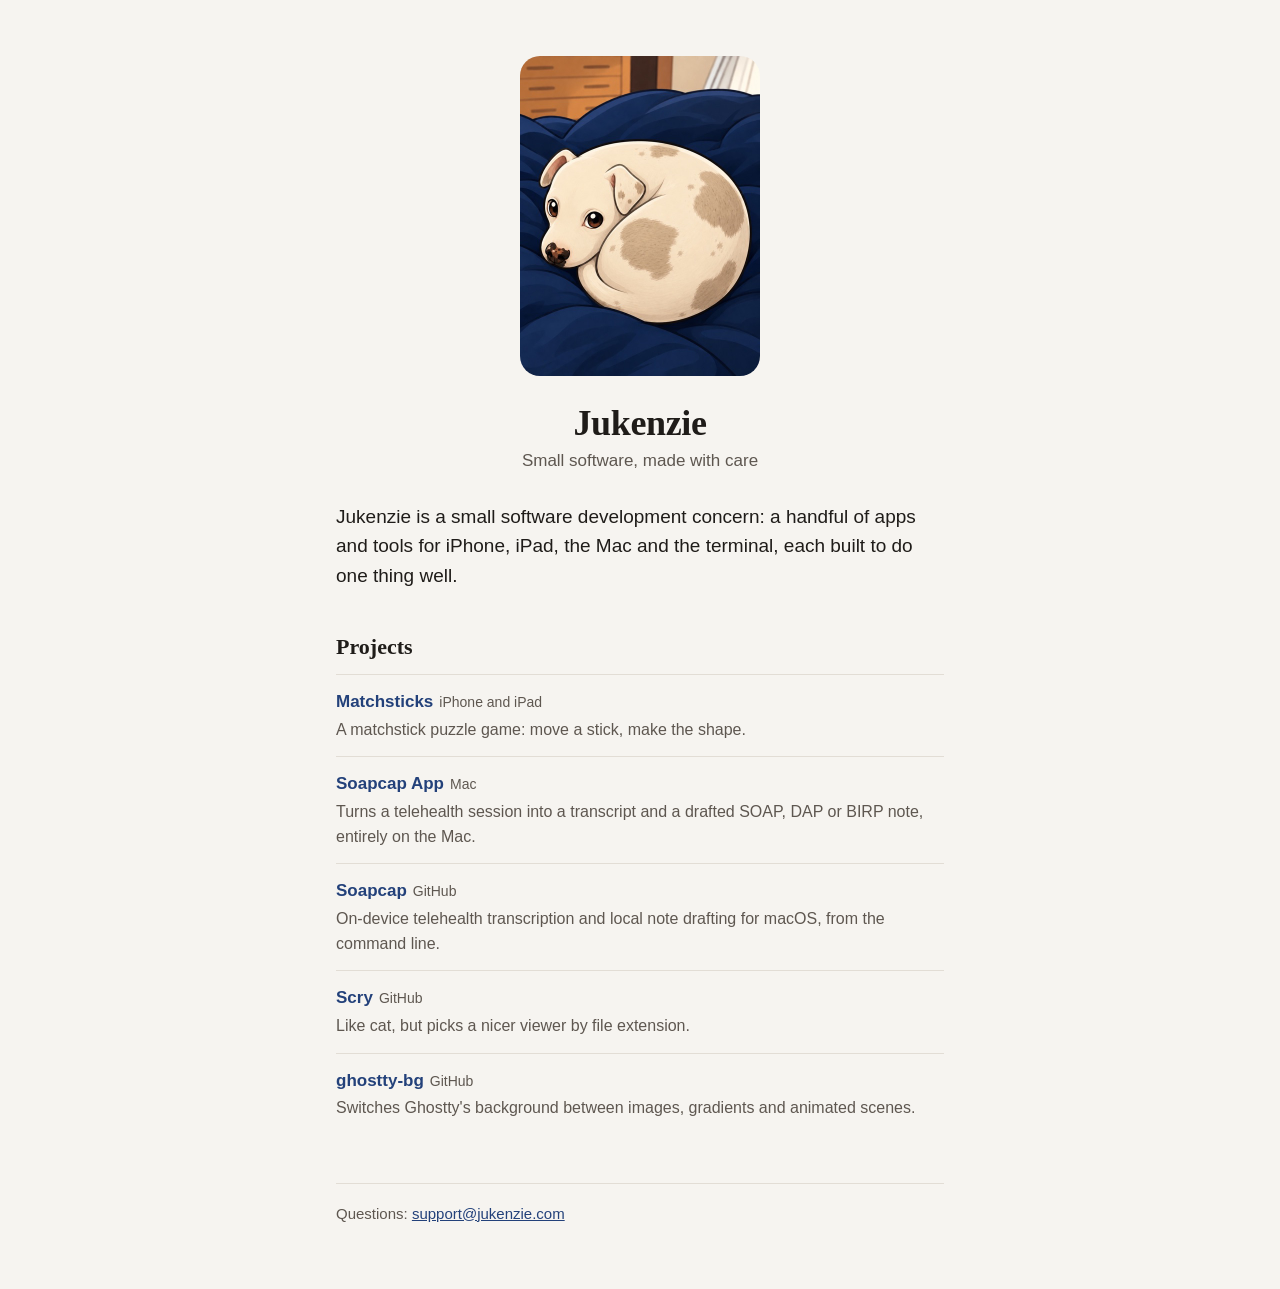
==== index.html @ c1c96a81 "The Jukenzie site: home, Soapcap and Matchsticks pages The home page introduces Jukenzie and links t" ====
<!doctype html>
<html lang="en">
<head>
<meta charset="utf-8">
<meta name="viewport" content="width=device-width, initial-scale=1">
<title>Jukenzie</title>
<meta name="description" content="Jukenzie is a small software development concern. Its current public projects: Matchsticks, Soapcap, Scry and ghostty-bg.">
<link rel="stylesheet" href="style.css">
</head>
<body class="home">
<main>
  <img class="portrait" src="jukenzie.jpg" width="480" height="640"
       alt="Jukenzie, a white dog with tan patches, curled up on a blue blanket">
  <h1>Jukenzie</h1>
  <p class="tagline">Small software, made with care</p>

  <p class="lead">Jukenzie is a small software development concern: a handful of apps and tools for iPhone, iPad, the Mac and the terminal, each built to do one thing well.</p>

  <h2>Projects</h2>
  <ul class="projects">
    <li>
      <a href="matchsticks/">Matchsticks</a><span class="where">iPhone and iPad</span>
      <p>A matchstick puzzle game: move a stick, make the shape.</p>
    </li>
    <li>
      <a href="soapcap/">Soapcap App</a><span class="where">Mac</span>
      <p>Turns a telehealth session into a transcript and a drafted SOAP, DAP or BIRP note, entirely on the Mac.</p>
    </li>
    <li>
      <a href="https://github.com/pglockner/soapcap">Soapcap</a><span class="where">GitHub</span>
      <p>On-device telehealth transcription and local note drafting for macOS, from the command line.</p>
    </li>
    <li>
      <a href="https://github.com/pglockner/scry">Scry</a><span class="where">GitHub</span>
      <p>Like cat, but picks a nicer viewer by file extension.</p>
    </li>
    <li>
      <a href="https://github.com/pglockner/ghostty-bg">ghostty-bg</a><span class="where">GitHub</span>
      <p>Switches Ghostty's background between images, gradients and animated scenes.</p>
    </li>
  </ul>

  <footer>
    Questions: <a href="mailto:support@jukenzie.com">support@jukenzie.com</a>
  </footer>
</main>
</body>
</html>
---- style.css ----
/* The home page and the Matchsticks pages. (Soapcap's page keeps its own.) */
:root {
  --bg: #f6f4f0;
  --text: #1f1c19;
  --muted: #5e5750;
  --line: #e2ddd5;
  --card: #ffffff;
  --accent: #23417a;
  --serif: "New York", ui-serif, Georgia, serif;
}
@media (prefers-color-scheme: dark) {
  :root {
    --bg: #15161c;
    --text: #ece9e3;
    --muted: #a7a29a;
    --line: #2b2d36;
    --card: #1d1f27;
    --accent: #8fb0ee;
  }
}
/* Matchsticks: the app's dark room, warm off-white text, the ember accent. */
.matchsticks {
  --bg: #1d1b19;
  --text: #ede8de;
  --muted: #a39c90;
  --line: #34302b;
  --card: #262320;
  --accent: #f08a5d;
  color-scheme: dark;
}

* { box-sizing: border-box; }
body {
  margin: 0;
  background: var(--bg);
  color: var(--text);
  font: 17px/1.55 -apple-system, BlinkMacSystemFont, "Helvetica Neue", sans-serif;
}
main { max-width: 640px; margin: 0 auto; padding: 56px 16px 64px; }
h1, h2 { font-family: var(--serif); font-weight: 600; }
h1 { font-size: 36px; line-height: 1.1; margin: 0; letter-spacing: -0.01em; }
h2 { font-size: 22px; margin: 40px 0 10px; }
p { margin: 0 0 14px; }
a { color: var(--accent); }
a:focus-visible { outline: 3px solid var(--accent); outline-offset: 3px; }
ul { padding-left: 1.3em; margin: 0 0 14px; }
code { font-size: 0.92em; white-space: nowrap; }
li { margin: 6px 0; }

header { display: flex; align-items: center; gap: 18px; }
header img { width: 76px; height: 76px; border-radius: 17px; }
.tagline { margin: 4px 0 0; color: var(--muted); }
.lead { font-size: 19px; margin: 28px 0 24px; }
.fine { color: var(--muted); font-size: 15px; }

/* home */
.portrait {
  display: block;
  width: 240px;
  max-width: 70%;
  height: auto;
  margin: 0 auto 28px;
  border-radius: 20px;
}
.home h1 { text-align: center; }
.home .tagline { text-align: center; }
.projects { list-style: none; padding: 0; margin: 0; }
.projects li {
  margin: 0;
  padding: 14px 0;
  border-top: 1px solid var(--line);
}
.projects a { font-weight: 600; text-decoration: none; }
.projects a:hover { text-decoration: underline; }
.projects .where { color: var(--muted); font-size: 14px; margin-left: 6px; }
.projects p { margin: 2px 0 0; color: var(--muted); font-size: 16px; }

footer { margin-top: 48px; padding-top: 18px; border-top: 1px solid var(--line); color: var(--muted); font-size: 15px; }
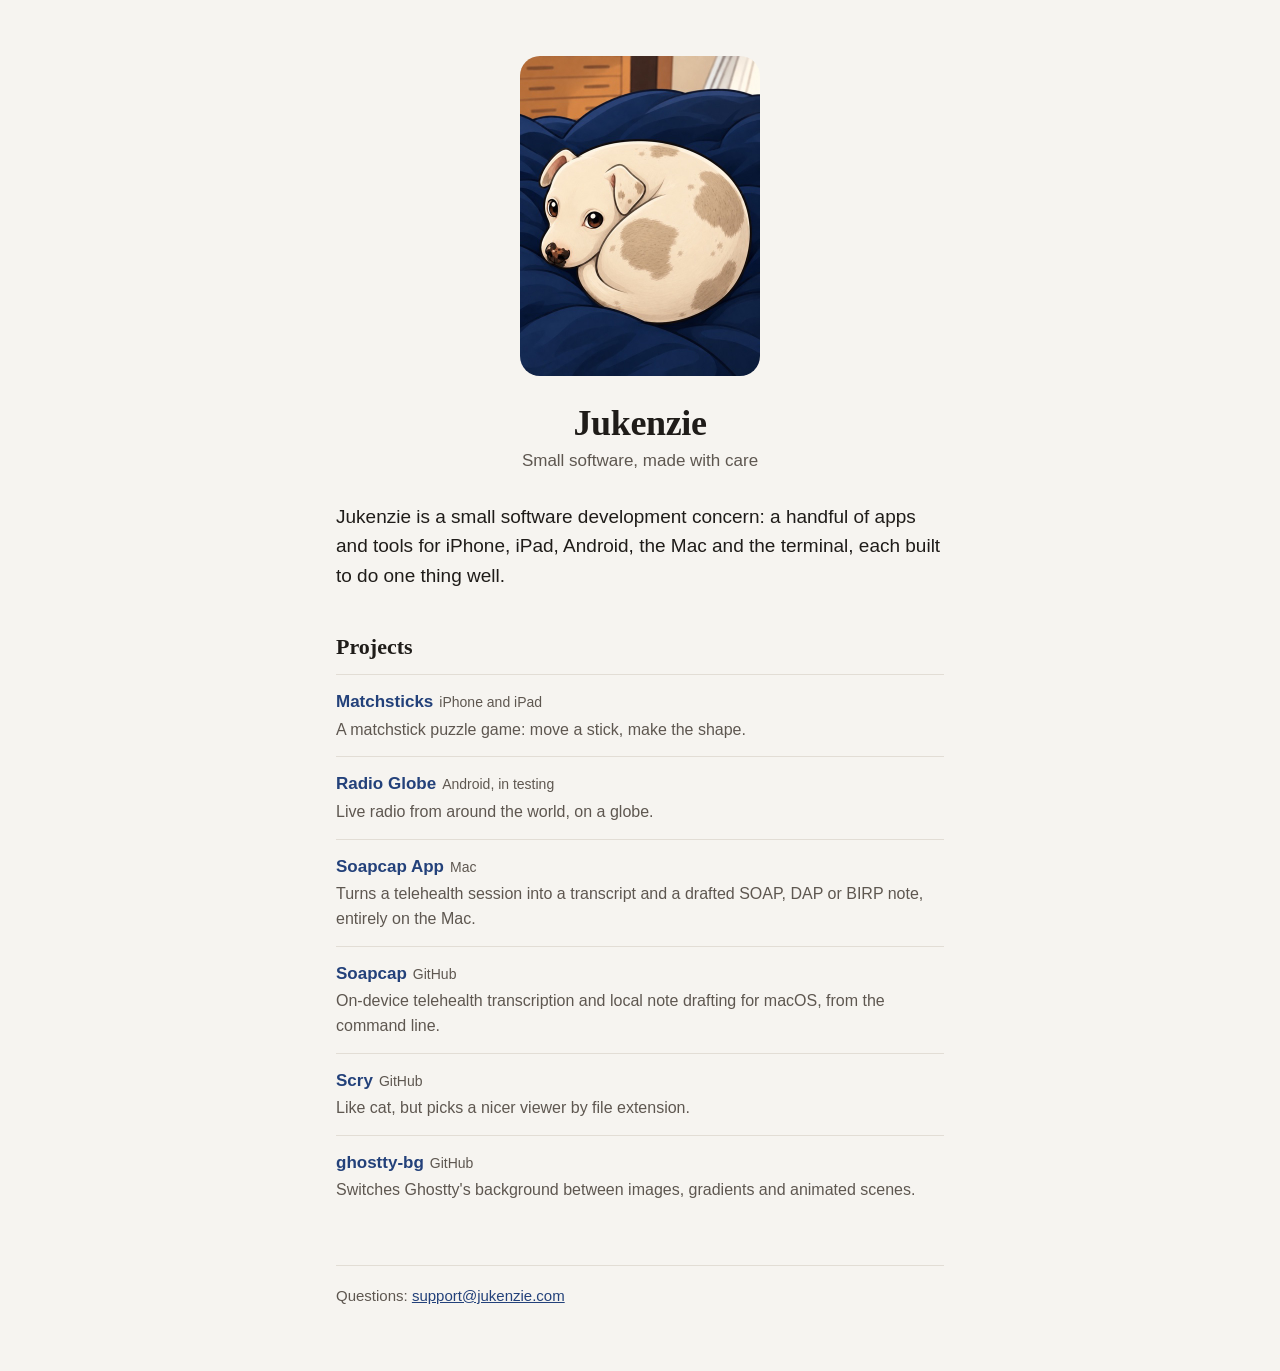
==== commit 060a1d06: "Radio Globe: a page for Android testers, with the Download button following the releases repo" ====
--- a/index.html
+++ b/index.html
@@ -4,7 +4,7 @@
 <meta charset="utf-8">
 <meta name="viewport" content="width=device-width, initial-scale=1">
 <title>Jukenzie</title>
-<meta name="description" content="Jukenzie is a small software development concern. Its current public projects: Matchsticks, Soapcap, Scry and ghostty-bg.">
+<meta name="description" content="Jukenzie is a small software development concern. Its current public projects: Matchsticks, Radio Globe, Soapcap, Scry and ghostty-bg.">
 <link rel="stylesheet" href="style.css">
 </head>
 <body class="home">
@@ -14,13 +14,17 @@
   <h1>Jukenzie</h1>
   <p class="tagline">Small software, made with care</p>
 
-  <p class="lead">Jukenzie is a small software development concern: a handful of apps and tools for iPhone, iPad, the Mac and the terminal, each built to do one thing well.</p>
+  <p class="lead">Jukenzie is a small software development concern: a handful of apps and tools for iPhone, iPad, Android, the Mac and the terminal, each built to do one thing well.</p>
 
   <h2>Projects</h2>
   <ul class="projects">
     <li>
       <a href="matchsticks/">Matchsticks</a><span class="where">iPhone and iPad</span>
       <p>A matchstick puzzle game: move a stick, make the shape.</p>
+    </li>
+    <li>
+      <a href="radio-globe/">Radio Globe</a><span class="where">Android, in testing</span>
+      <p>Live radio from around the world, on a globe.</p>
     </li>
     <li>
       <a href="soapcap/">Soapcap App</a><span class="where">Mac</span>
--- a/style.css
+++ b/style.css
@@ -1,4 +1,4 @@
-/* The home page and the Matchsticks pages. (Soapcap's page keeps its own.) */
+/* The home page and the Matchsticks and Radio Globe pages. (Soapcap's page keeps its own.) */
 :root {
   --bg: #f6f4f0;
   --text: #1f1c19;
@@ -27,6 +27,25 @@
   --card: #262320;
   --accent: #f08a5d;
   color-scheme: dark;
+}
+/* Radio Globe: the app's own day and night palettes, amber for sound. */
+.radio-globe {
+  --bg: #eef2f7;
+  --text: #15202e;
+  --muted: #5a6a7e;
+  --line: #d3dce8;
+  --card: #ffffff;
+  --accent: #b45f03;
+}
+@media (prefers-color-scheme: dark) {
+  .radio-globe {
+    --bg: #070b14;
+    --text: #e8edf5;
+    --muted: #8d9ab0;
+    --line: #1e2a3d;
+    --card: #0e1524;
+    --accent: #ffb547;
+  }
 }
 
 * { box-sizing: border-box; }
@@ -75,4 +94,15 @@
 .projects .where { color: var(--muted); font-size: 14px; margin-left: 6px; }
 .projects p { margin: 2px 0 0; color: var(--muted); font-size: 16px; }
 
+.download {
+  display: inline-block;
+  padding: 12px 22px;
+  background: var(--accent);
+  color: var(--bg);
+  border-radius: 12px;
+  font-weight: 600;
+  text-decoration: none;
+}
+.download:hover { filter: brightness(1.08); }
+
 footer { margin-top: 48px; padding-top: 18px; border-top: 1px solid var(--line); color: var(--muted); font-size: 15px; }
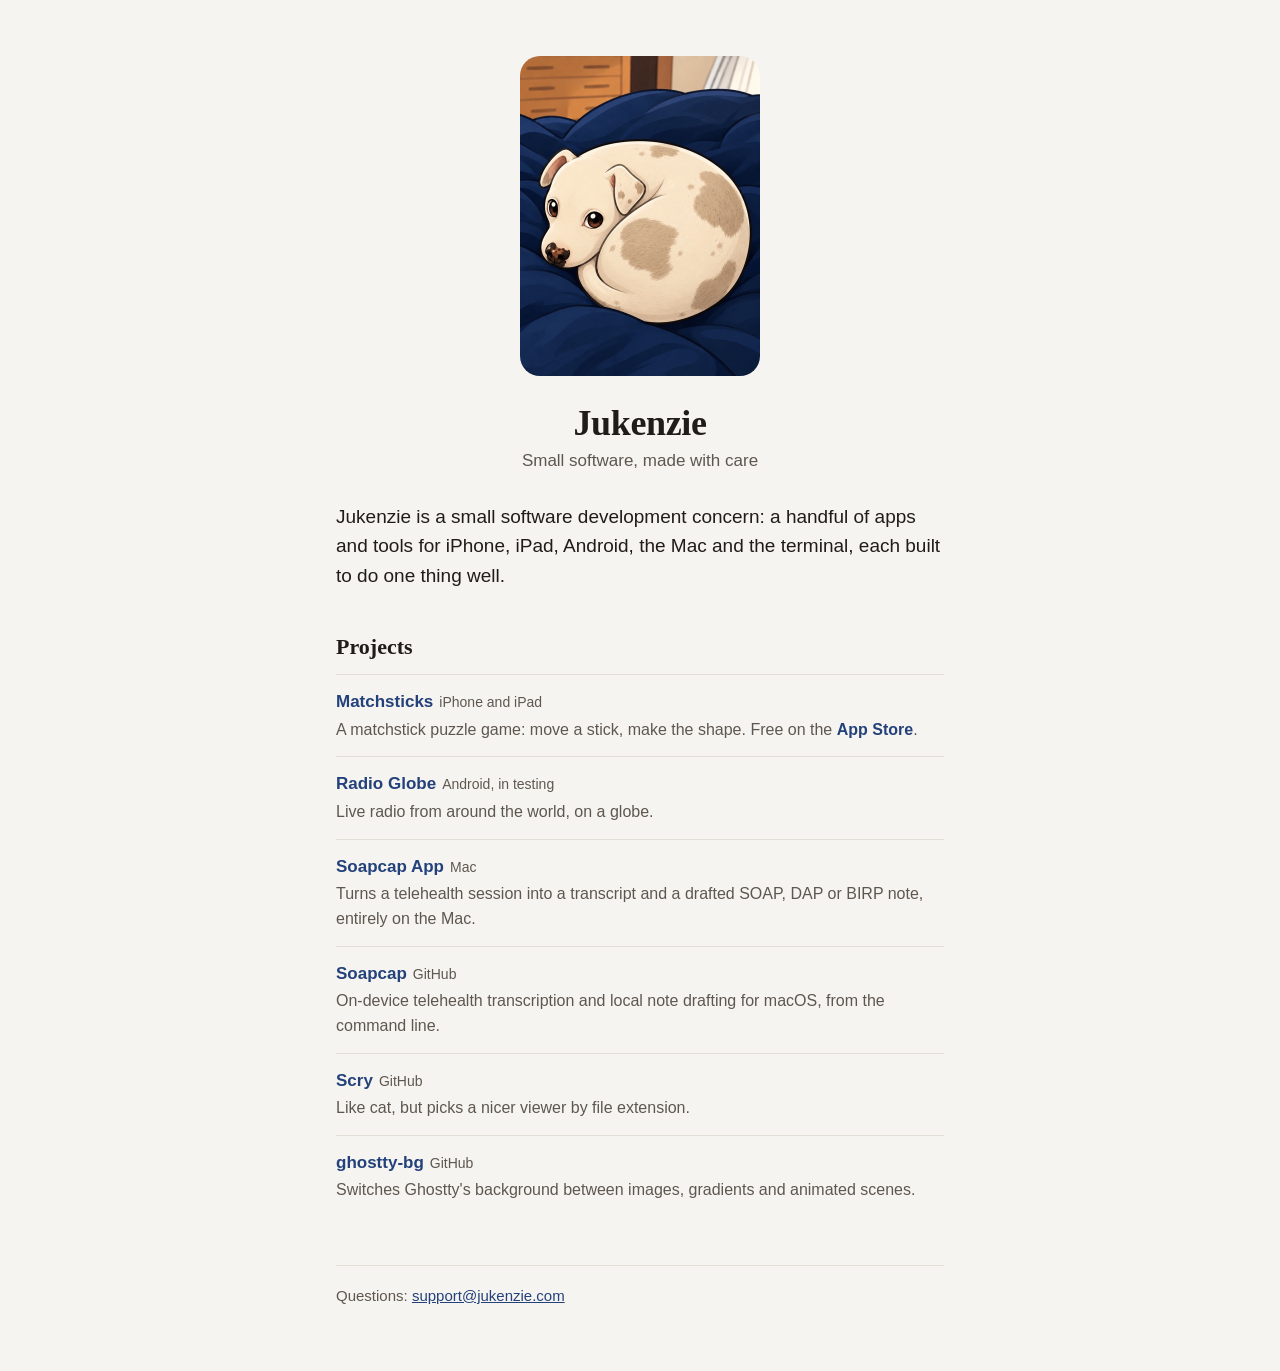
==== commit a70b8c5d: "Matchsticks is on the App Store: link it from its page and the home page Co-Authored-By: Claude Opus" ====
--- a/index.html
+++ b/index.html
@@ -20,7 +20,7 @@
   <ul class="projects">
     <li>
       <a href="matchsticks/">Matchsticks</a><span class="where">iPhone and iPad</span>
-      <p>A matchstick puzzle game: move a stick, make the shape.</p>
+      <p>A matchstick puzzle game: move a stick, make the shape. Free on the <a href="https://apps.apple.com/app/id6821183005">App Store</a>.</p>
     </li>
     <li>
       <a href="radio-globe/">Radio Globe</a><span class="where">Android, in testing</span>
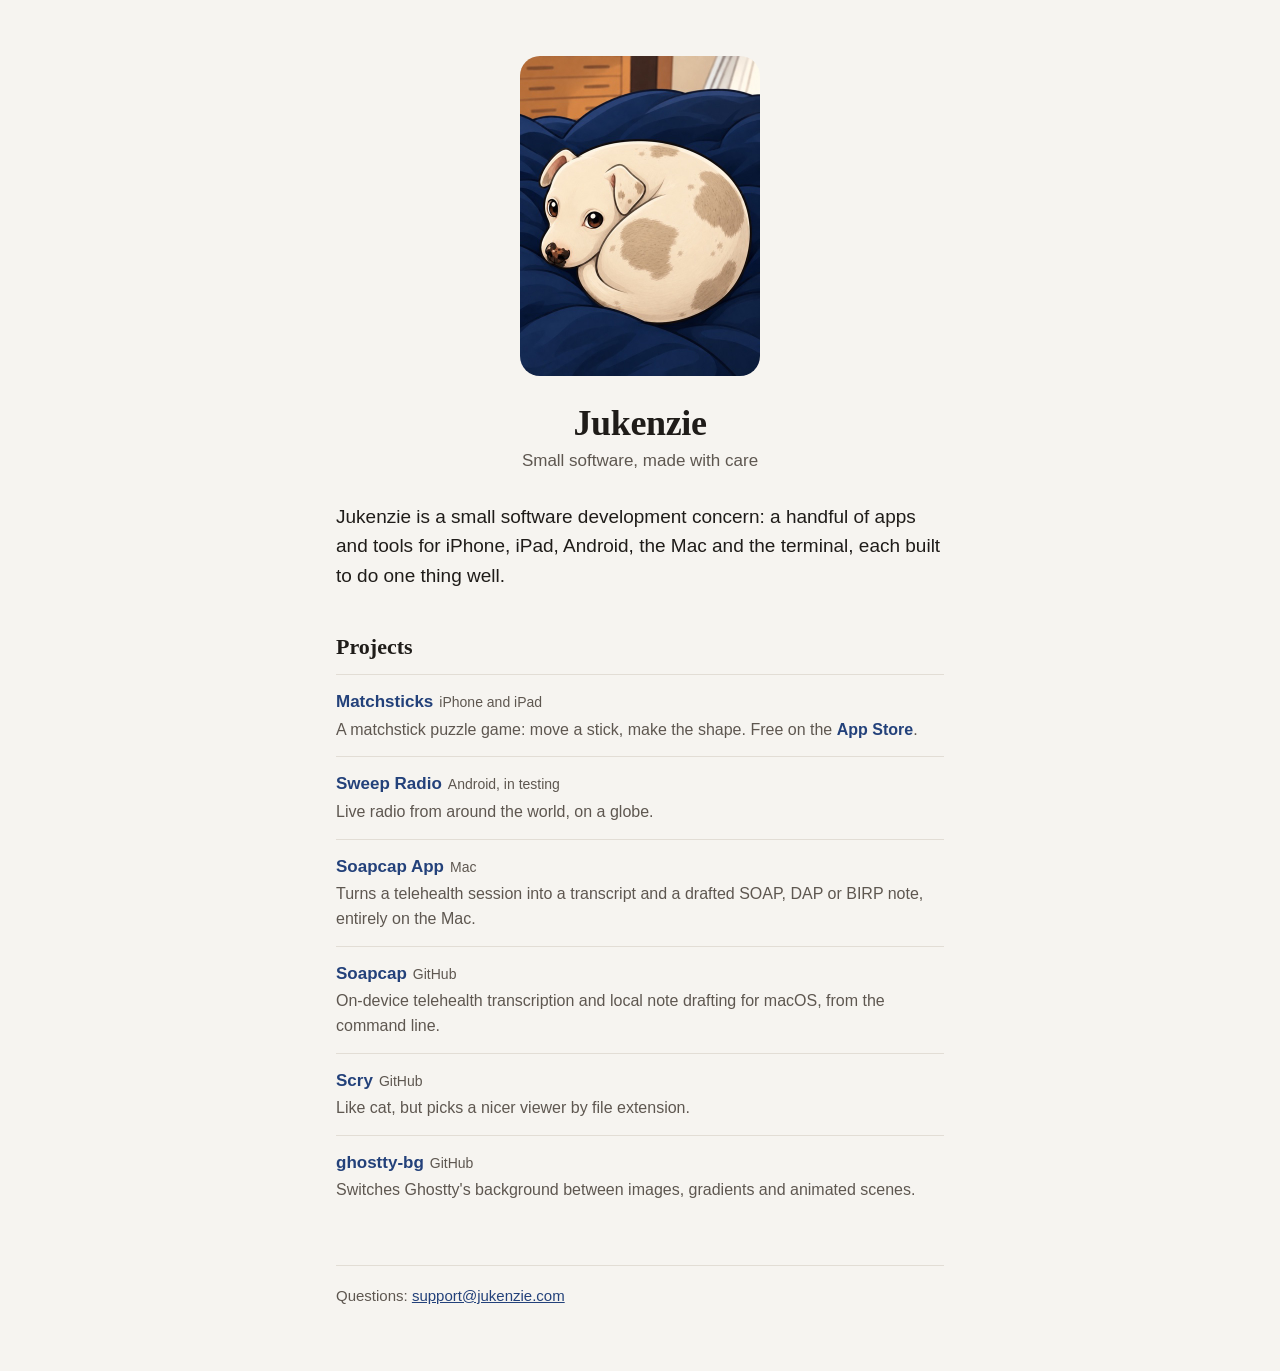
==== commit a662a72d: "Radio Globe is now Sweep Radio on its pages, the home page and the README The app shows Sweep Radio " ====
--- a/index.html
+++ b/index.html
@@ -4,7 +4,7 @@
 <meta charset="utf-8">
 <meta name="viewport" content="width=device-width, initial-scale=1">
 <title>Jukenzie</title>
-<meta name="description" content="Jukenzie is a small software development concern. Its current public projects: Matchsticks, Radio Globe, Soapcap, Scry and ghostty-bg.">
+<meta name="description" content="Jukenzie is a small software development concern. Its current public projects: Matchsticks, Sweep Radio, Soapcap, Scry and ghostty-bg.">
 <link rel="stylesheet" href="style.css">
 </head>
 <body class="home">
@@ -23,7 +23,7 @@
       <p>A matchstick puzzle game: move a stick, make the shape. Free on the <a href="https://apps.apple.com/app/id6821183005">App Store</a>.</p>
     </li>
     <li>
-      <a href="radio-globe/">Radio Globe</a><span class="where">Android, in testing</span>
+      <a href="radio-globe/">Sweep Radio</a><span class="where">Android, in testing</span>
       <p>Live radio from around the world, on a globe.</p>
     </li>
     <li>
--- a/style.css
+++ b/style.css
@@ -1,10 +1,9 @@
-/* The home page and the Matchsticks and Radio Globe pages. (Soapcap's page keeps its own.) */
+/* The home page and the Matchsticks and Sweep Radio pages. (Soapcap's page keeps its own.) */
 :root {
   --bg: #f6f4f0;
   --text: #1f1c19;
   --muted: #5e5750;
   --line: #e2ddd5;
-  --card: #ffffff;
   --accent: #23417a;
   --serif: "New York", ui-serif, Georgia, serif;
 }
@@ -14,7 +13,6 @@
     --text: #ece9e3;
     --muted: #a7a29a;
     --line: #2b2d36;
-    --card: #1d1f27;
     --accent: #8fb0ee;
   }
 }
@@ -24,26 +22,23 @@
   --text: #ede8de;
   --muted: #a39c90;
   --line: #34302b;
-  --card: #262320;
   --accent: #f08a5d;
   color-scheme: dark;
 }
-/* Radio Globe: the app's own day and night palettes, amber for sound. */
-.radio-globe {
+/* Sweep Radio: the app's own day and night palettes, amber for sound. */
+.sweep-radio {
   --bg: #eef2f7;
   --text: #15202e;
   --muted: #5a6a7e;
   --line: #d3dce8;
-  --card: #ffffff;
-  --accent: #b45f03;
+  --accent: #a35603;
 }
 @media (prefers-color-scheme: dark) {
-  .radio-globe {
+  .sweep-radio {
     --bg: #070b14;
     --text: #e8edf5;
     --muted: #8d9ab0;
     --line: #1e2a3d;
-    --card: #0e1524;
     --accent: #ffb547;
   }
 }
@@ -57,7 +52,7 @@
 }
 main { max-width: 640px; margin: 0 auto; padding: 56px 16px 64px; }
 h1, h2 { font-family: var(--serif); font-weight: 600; }
-h1 { font-size: 36px; line-height: 1.1; margin: 0; letter-spacing: -0.01em; }
+h1 { font-size: clamp(30px, 10vw, 36px); line-height: 1.1; margin: 0; letter-spacing: -0.01em; }
 h2 { font-size: 22px; margin: 40px 0 10px; }
 p { margin: 0 0 14px; }
 a { color: var(--accent); }
@@ -66,8 +61,10 @@
 code { font-size: 0.92em; white-space: nowrap; }
 li { margin: 6px 0; }
 
-header { display: flex; align-items: center; gap: 18px; }
+/* The title sits beside the icon, and drops below it if its longest word can't fit. */
+header { display: flex; flex-wrap: wrap; align-items: center; gap: 18px; }
 header img { width: 76px; height: 76px; border-radius: 17px; }
+header div { flex: 1 1 0; }
 .tagline { margin: 4px 0 0; color: var(--muted); }
 .lead { font-size: 19px; margin: 28px 0 24px; }
 .fine { color: var(--muted); font-size: 15px; }
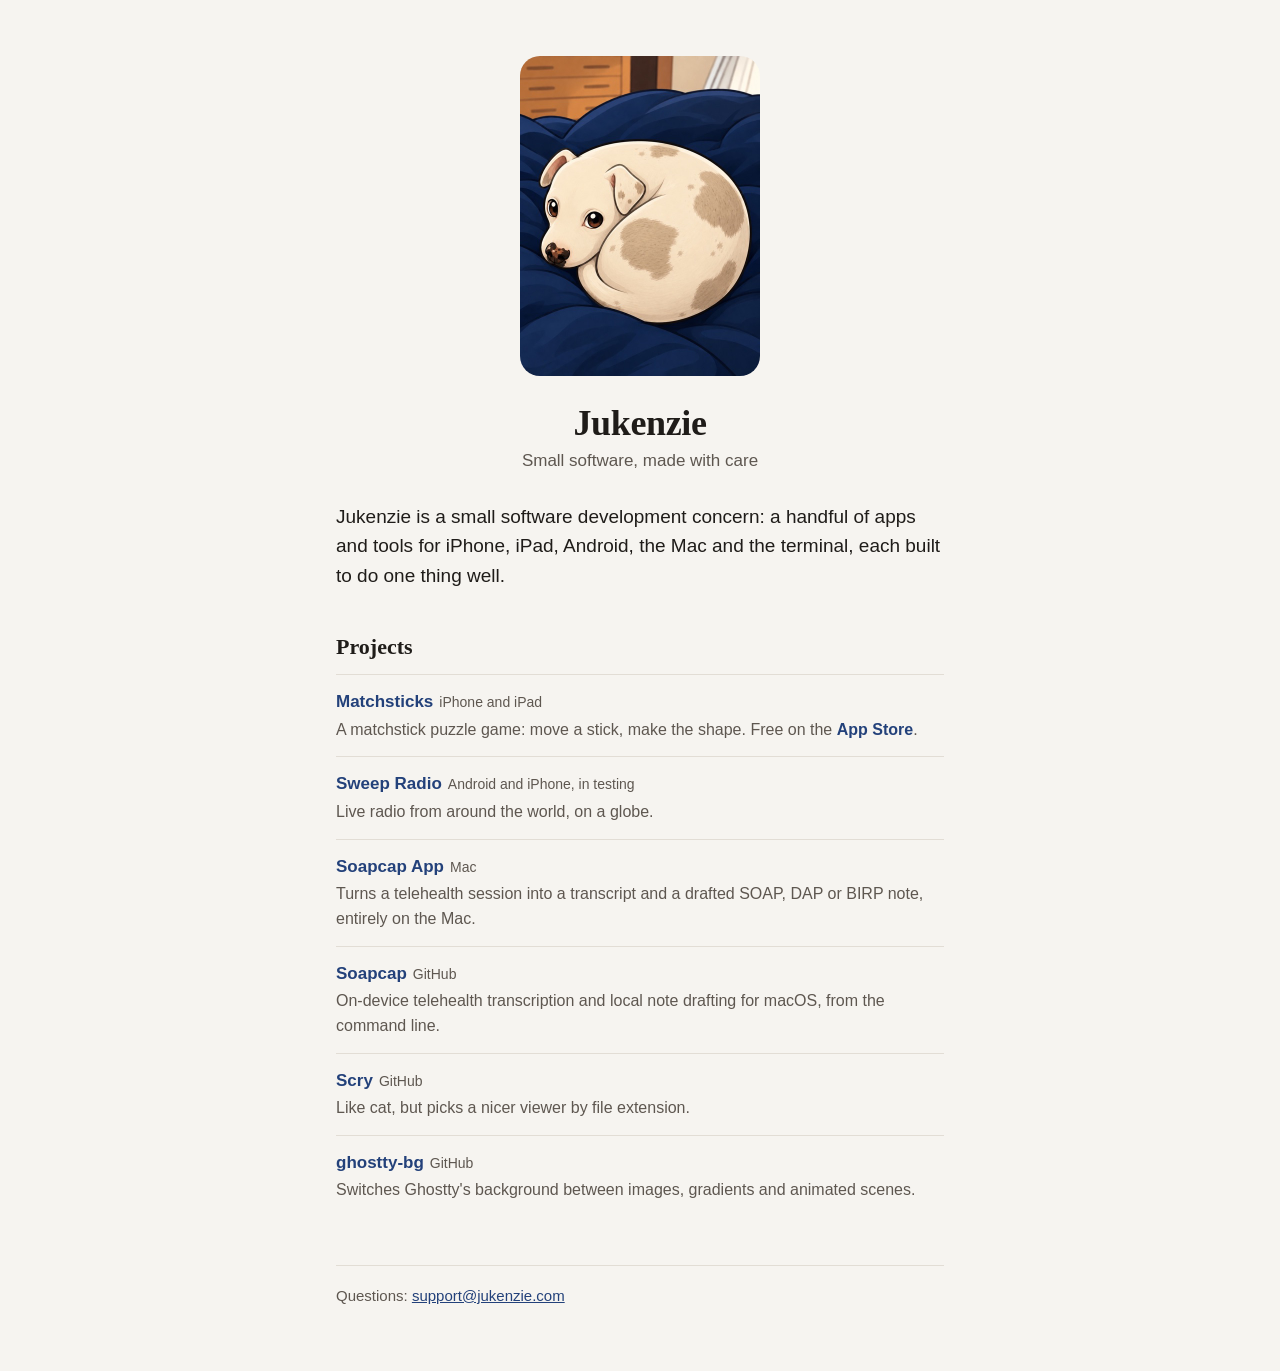
==== commit d590ed05: "Sweep Radio page: a "Join the iPhone test" button under Download for Android It opens TestFlight's p" ====
--- a/index.html
+++ b/index.html
@@ -5,6 +5,13 @@
 <meta name="viewport" content="width=device-width, initial-scale=1">
 <title>Jukenzie</title>
 <meta name="description" content="Jukenzie is a small software development concern. Its current public projects: Matchsticks, Sweep Radio, Soapcap, Scry and ghostty-bg.">
+<meta property="og:type" content="website">
+<meta property="og:title" content="Jukenzie">
+<meta property="og:description" content="Small software, made with care: apps and tools for iPhone, iPad, Android, the Mac and the terminal.">
+<meta property="og:url" content="https://jukenzie.com/">
+<meta property="og:image" content="https://jukenzie.com/jukenzie.jpg">
+<link rel="icon" href="icon.png">
+<link rel="apple-touch-icon" href="icon.png">
 <link rel="stylesheet" href="style.css">
 </head>
 <body class="home">
@@ -23,7 +30,7 @@
       <p>A matchstick puzzle game: move a stick, make the shape. Free on the <a href="https://apps.apple.com/app/id6821183005">App Store</a>.</p>
     </li>
     <li>
-      <a href="radio-globe/">Sweep Radio</a><span class="where">Android, in testing</span>
+      <a href="radio-globe/">Sweep Radio</a><span class="where">Android and iPhone, in testing</span>
       <p>Live radio from around the world, on a globe.</p>
     </li>
     <li>
--- a/style.css
+++ b/style.css
@@ -80,6 +80,7 @@
 }
 .home h1 { text-align: center; }
 .home .tagline { text-align: center; }
+.not-found .lead { text-align: center; }
 .projects { list-style: none; padding: 0; margin: 0; }
 .projects li {
   margin: 0;
@@ -101,5 +102,7 @@
   text-decoration: none;
 }
 .download:hover { filter: brightness(1.08); }
+/* A small line about the Download button above it sits 8 px below it (14 px collapsed with -6 px). */
+.under { margin-top: -6px; }
 
 footer { margin-top: 48px; padding-top: 18px; border-top: 1px solid var(--line); color: var(--muted); font-size: 15px; }
